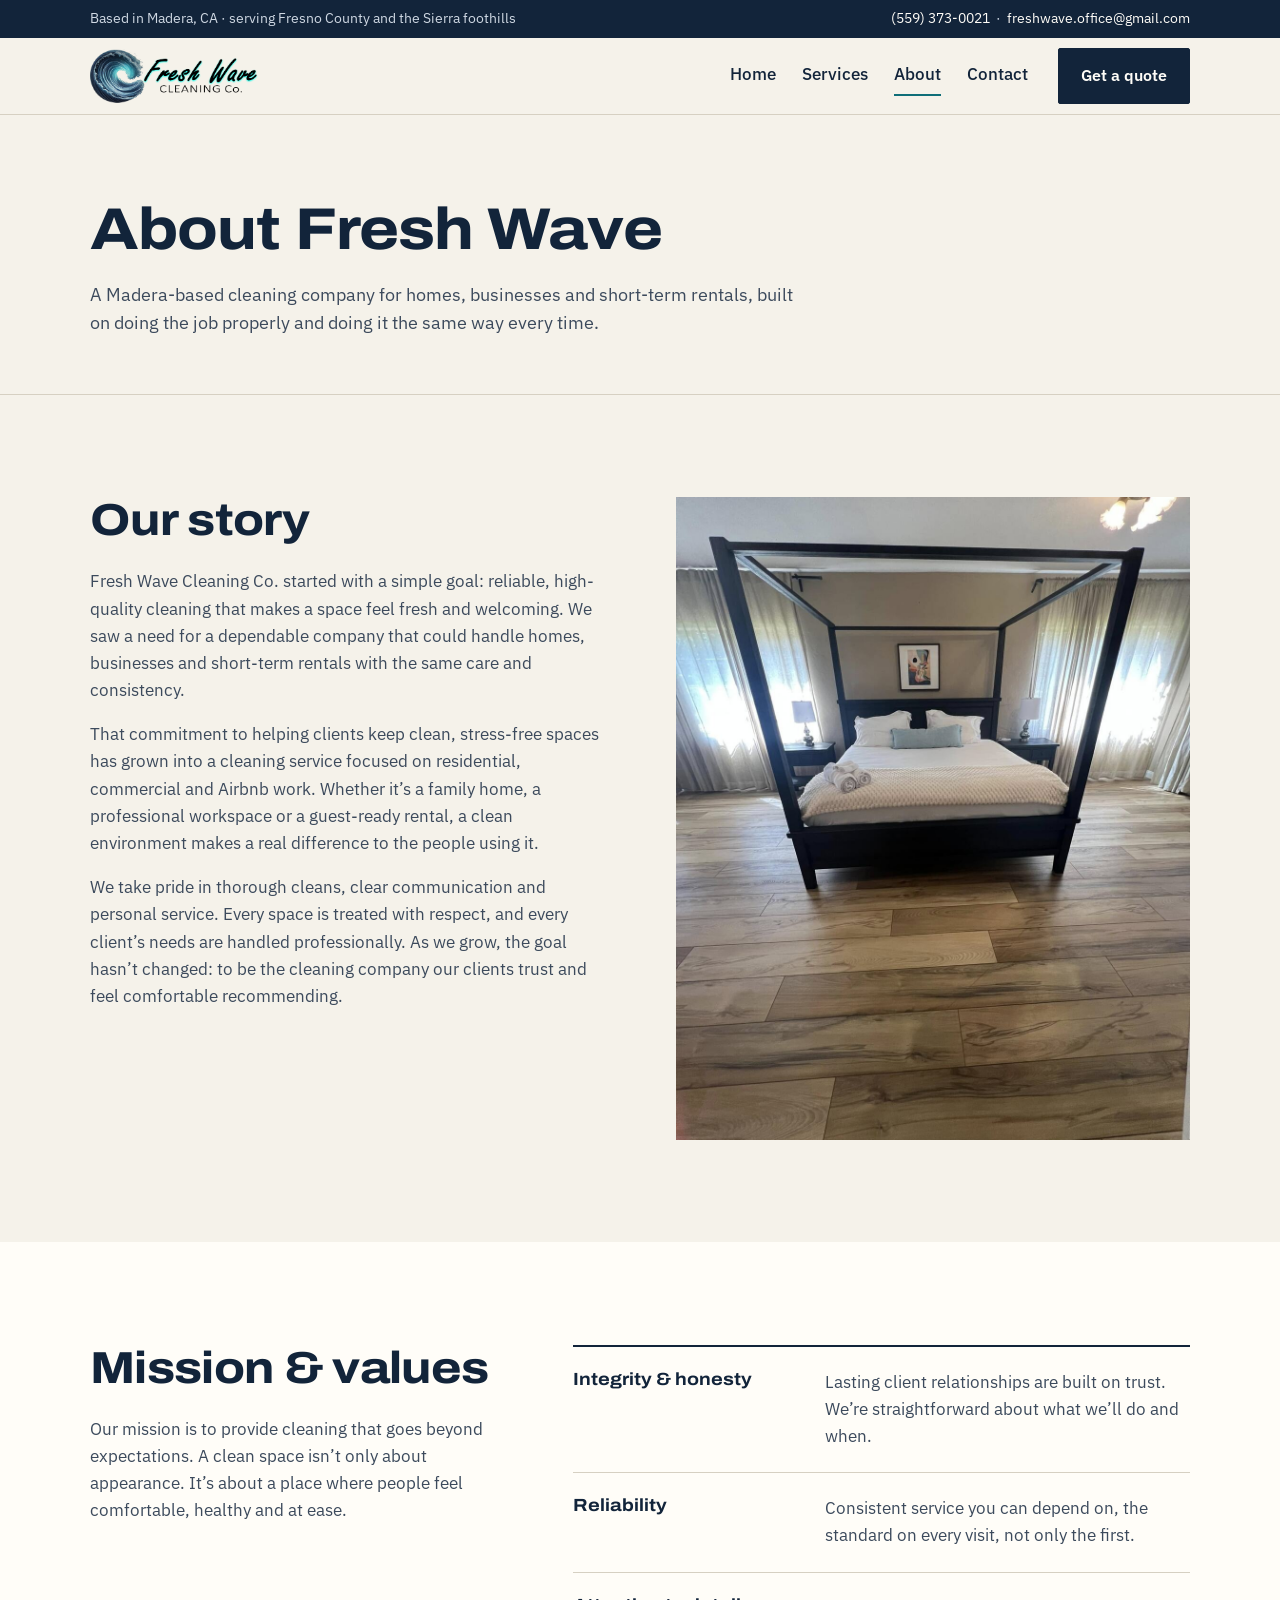
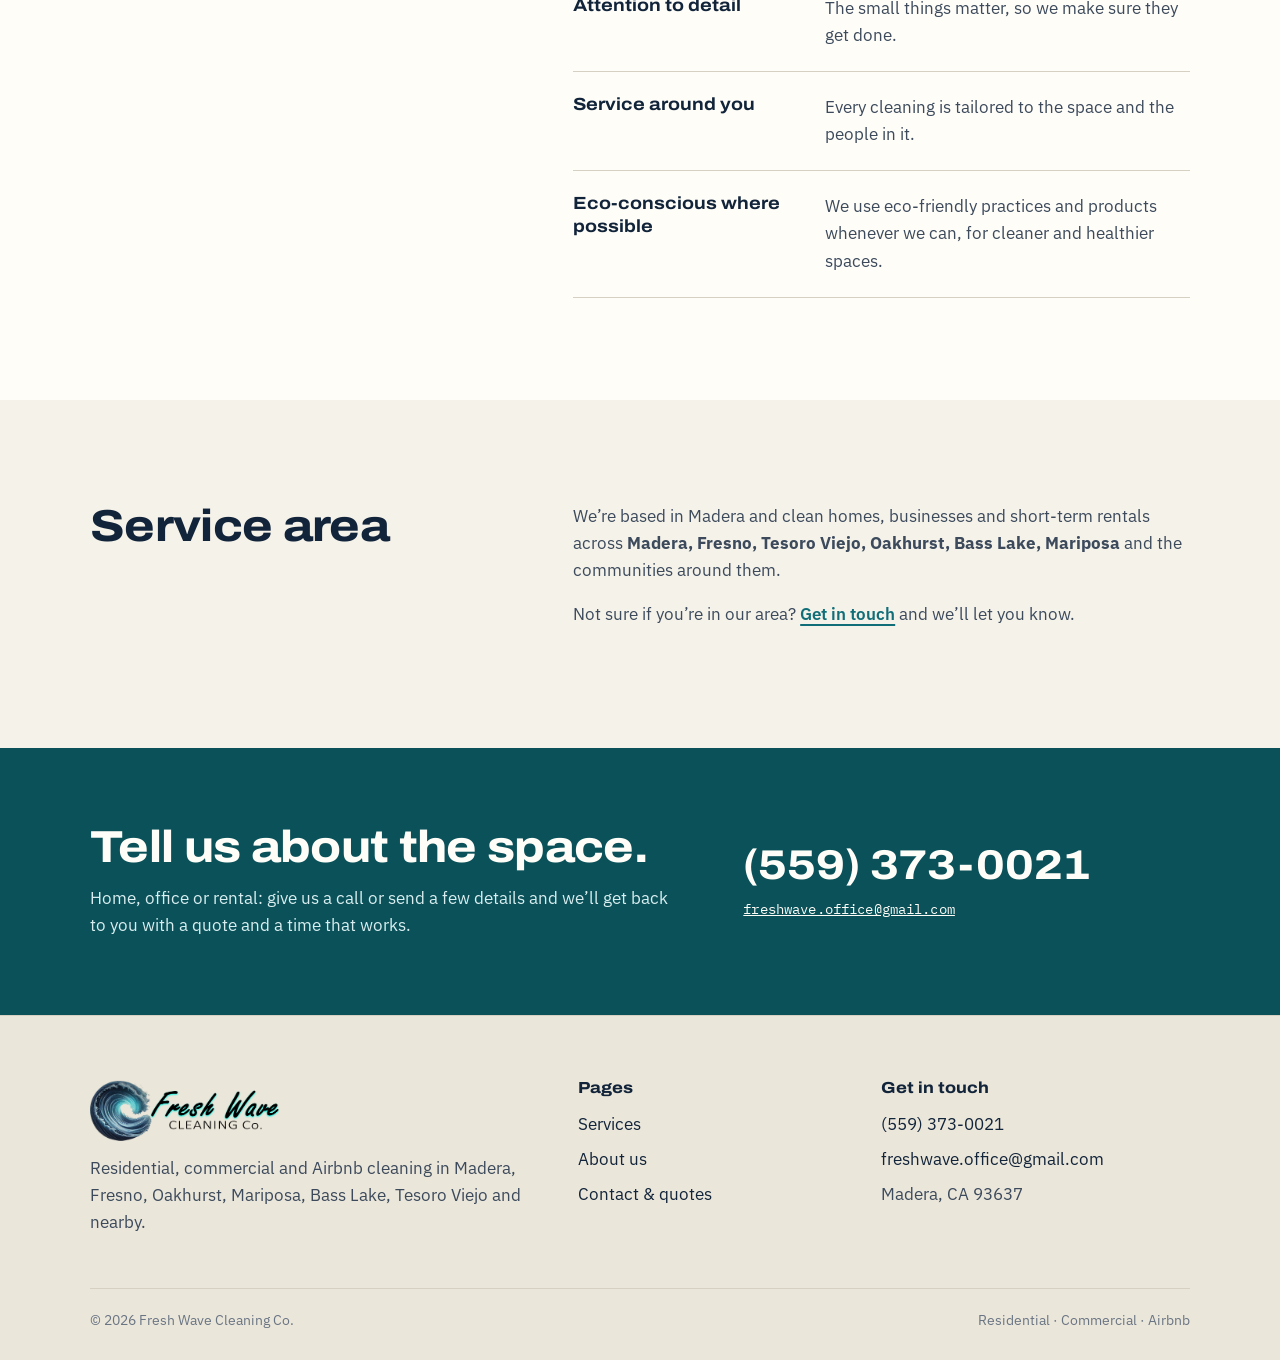
==== about/index.html @ 8d0e112a "Rebuild Fresh Wave Cleaning Co. website New static site replacing the WordPress theme: home, service" ====
<!doctype html>
<html lang="en">
<head>
<meta charset="utf-8">
<meta name="viewport" content="width=device-width, initial-scale=1">
<title>About Us | Fresh Wave Cleaning Co.</title>
<meta name="description" content="Fresh Wave Cleaning Co. is a Madera-based cleaning company serving homes, businesses and short-term rentals across Fresno and the Sierra foothills.">
<link rel="canonical" href="https://freshwavecleaningco.com/about/">
<meta property="og:type" content="website">
<meta property="og:site_name" content="Fresh Wave Cleaning Co.">
<meta property="og:title" content="About Us | Fresh Wave Cleaning Co.">
<meta property="og:description" content="Fresh Wave Cleaning Co. is a Madera-based cleaning company serving homes, businesses and short-term rentals across Fresno and the Sierra foothills.">
<meta property="og:url" content="https://freshwavecleaningco.com/about/">
<meta property="og:image" content="https://freshwavecleaningco.com/assets/img/kitchen-island.jpg">
<meta name="theme-color" content="#12243a">
<link rel="icon" type="image/png" sizes="32x32" href="../assets/favicon-32.png">
<link rel="apple-touch-icon" href="../assets/favicon-180.png">
<link rel="preconnect" href="https://fonts.googleapis.com">
<link rel="preconnect" href="https://fonts.gstatic.com" crossorigin>
<link href="https://fonts.googleapis.com/css2?family=Archivo:wdth,wght@100..125,600..800&family=IBM+Plex+Mono:wght@400;500&family=IBM+Plex+Sans:wght@400;500;600&display=swap" rel="stylesheet">
<link rel="stylesheet" href="../assets/css/site.css">
</head>
<body>
<a class="skip" href="#main">Skip to content</a>

<div class="topbar">
  <div class="wrap">
    <span class="topbar__area">Based in Madera, CA &middot; serving Fresno County and the Sierra foothills</span>
    <span><a href="tel:+15593730021">(559) 373-0021</a> &nbsp;&middot;&nbsp; <a href="mailto:freshwave.office@gmail.com">freshwave.office@gmail.com</a></span>
  </div>
</div>

<header class="header">
  <div class="wrap">
    <a class="brand" href="../" aria-label="Fresh Wave Cleaning Co. home">
      <img src="../assets/img/logo.png" alt="Fresh Wave Cleaning Co." width="486" height="155">
    </a>
    <nav class="nav" aria-label="Main" data-open="false">
      <button class="nav__toggle" type="button" aria-expanded="false" aria-controls="nav-panel">Menu</button>
      <div class="nav__panel" id="nav-panel">
        <div class="nav__links">
          <a href="../">Home</a>
          <a href="../services/">Services</a>
          <a href="../about/" aria-current="page">About</a>
          <a href="../contact/">Contact</a>
        </div>
        <a class="btn" href="../contact/#quote">Get a quote</a>
      </div>
    </nav>
  </div>
</header>

<main id="main">
<section class="pagehead">
  <div class="wrap">
    <h1>About Fresh Wave</h1>
    <p>A Madera-based cleaning company for homes, businesses and short-term rentals, built on doing the job properly and doing it the same way every time.</p>
  </div>
</section>

<section class="section" aria-labelledby="story-title">
  <div class="wrap split">
    <div class="prose">
      <h2 id="story-title">Our story</h2>
      <p>Fresh Wave Cleaning Co. started with a simple goal: reliable, high-quality cleaning that makes a space feel fresh and welcoming. We saw a need for a dependable company that could handle homes, businesses and short-term rentals with the same care and consistency.</p>
      <p>That commitment to helping clients keep clean, stress-free spaces has grown into a cleaning service focused on residential, commercial and Airbnb work. Whether it&rsquo;s a family home, a professional workspace or a guest-ready rental, a clean environment makes a real difference to the people using it.</p>
      <p>We take pride in thorough cleans, clear communication and personal service. Every space is treated with respect, and every client&rsquo;s needs are handled professionally. As we grow, the goal hasn&rsquo;t changed: to be the cleaning company our clients trust and feel comfortable recommending.</p>
    </div>
    <img src="../assets/img/bedroom.jpg" srcset="../assets/img/bedroom-sm.jpg 540w, ../assets/img/bedroom.jpg 1080w" sizes="(min-width: 900px) 45vw, 100vw" width="1080" height="1440" alt="Bedroom with a freshly made four-poster bed and clean floors" loading="lazy">
  </div>
</section>

<section class="section section--white" aria-labelledby="values-title">
  <div class="wrap split split--narrow-left">
    <div class="prose">
      <h2 id="values-title">Mission &amp; values</h2>
      <p>Our mission is to provide cleaning that goes beyond expectations. A clean space isn&rsquo;t only about appearance. It&rsquo;s about a place where people feel comfortable, healthy and at ease.</p>
    </div>
    <ul class="points">
      <li><strong>Integrity &amp; honesty</strong><span>Lasting client relationships are built on trust. We&rsquo;re straightforward about what we&rsquo;ll do and when.</span></li>
      <li><strong>Reliability</strong><span>Consistent service you can depend on, the standard on every visit, not only the first.</span></li>
      <li><strong>Attention to detail</strong><span>The small things matter, so we make sure they get done.</span></li>
      <li><strong>Service around you</strong><span>Every cleaning is tailored to the space and the people in it.</span></li>
      <li><strong>Eco-conscious where possible</strong><span>We use eco-friendly practices and products whenever we can, for cleaner and healthier spaces.</span></li>
    </ul>
  </div>
</section>

<section class="section" aria-labelledby="area-title">
  <div class="wrap split split--narrow-left">
    <div class="prose">
      <h2 id="area-title">Service area</h2>
    </div>
    <div class="prose">
      <p>We&rsquo;re based in Madera and clean homes, businesses and short-term rentals across <strong>Madera, Fresno, Tesoro Viejo, Oakhurst, Bass Lake, Mariposa</strong> and the communities around them.</p>
      <p>Not sure if you&rsquo;re in our area? <a class="link" href="../contact/">Get in touch</a> and we&rsquo;ll let you know.</p>
    </div>
  </div>
</section>


<section class="callband" aria-labelledby="callband-title">
  <div class="wrap">
    <div>
      <h2 id="callband-title">Tell us about the space.</h2>
      <p>Home, office or rental: give us a call or send a few details and we&rsquo;ll get back to you with a quote and a time that works.</p>
    </div>
    <div>
      <a class="callband__phone" href="tel:+15593730021">(559) 373-0021</a>
      <a class="mono" href="mailto:freshwave.office@gmail.com">freshwave.office@gmail.com</a>
    </div>
  </div>
</section>
</main>

<footer class="footer">
  <div class="wrap">
    <div class="footer__grid">
      <div>
        <img src="../assets/img/logo.png" alt="Fresh Wave Cleaning Co." width="486" height="155" loading="lazy">
        <p>Residential, commercial and Airbnb cleaning in Madera, Fresno, Oakhurst, Mariposa, Bass Lake, Tesoro Viejo and nearby.</p>
      </div>
      <div>
        <h3>Pages</h3>
        <ul>
          <li><a href="../services/">Services</a></li>
          <li><a href="../about/">About us</a></li>
          <li><a href="../contact/">Contact &amp; quotes</a></li>
        </ul>
      </div>
      <div>
        <h3>Get in touch</h3>
        <ul>
          <li><a href="tel:+15593730021">(559) 373-0021</a></li>
          <li><a href="mailto:freshwave.office@gmail.com">freshwave.office@gmail.com</a></li>
        </ul>
        <address>Madera, CA 93637</address>
      </div>
    </div>
    <div class="footer__base">
      <span>&copy; <span id="year">2026</span> Fresh Wave Cleaning Co.</span>
      <span>Residential &middot; Commercial &middot; Airbnb</span>
    </div>
  </div>
</footer>

<script src="../assets/js/site.js" defer></script>
</body>
</html>
---- assets/css/site.css ----
/* Fresh Wave Cleaning Co. */

:root {
  --paper: #f5f2ea;
  --paper-2: #ebe6da;
  --white: #fffdf8;
  --ink: #12243a;
  --ink-2: #3c4a5c;
  --ink-3: #6a7584;
  --rule: #d6d0c2;
  --teal: #0f6e78;
  --teal-dark: #0a5159;
  --sea: #3fc6d9;

  --f-head: "Archivo", "Helvetica Neue", Arial, sans-serif;
  --f-body: "IBM Plex Sans", "Helvetica Neue", Arial, sans-serif;
  --f-mono: "IBM Plex Mono", ui-monospace, Menlo, monospace;

  --wrap: 1180px;
  --gutter: clamp(16px, 4vw, 40px);
}

*,
*::before,
*::after { box-sizing: border-box; }

html { -webkit-text-size-adjust: 100%; scroll-padding-top: 90px; }

body {
  margin: 0;
  background: var(--paper);
  color: var(--ink);
  font-family: var(--f-body);
  font-size: 17px;
  line-height: 1.6;
  text-rendering: optimizeLegibility;
}

img { display: block; max-width: 100%; height: auto; }
a { color: inherit; }
p { margin: 0 0 1em; }
ul, ol { margin: 0; padding: 0; list-style: none; }

h1, h2, h3 {
  font-family: var(--f-head);
  font-stretch: 112%;
  font-weight: 750;
  line-height: 1.05;
  letter-spacing: -0.015em;
  margin: 0;
  text-wrap: balance;
}
h1 { font-size: clamp(2.3rem, 4.6vw, 3.9rem); }
h2 { font-size: clamp(1.8rem, 3.6vw, 2.8rem); }
h3 { font-size: 1.3rem; letter-spacing: 0; }

.wrap { width: 100%; max-width: var(--wrap); margin: 0 auto; padding: 0 var(--gutter); }

.skip {
  position: absolute; left: 8px; top: -60px; z-index: 100;
  background: var(--ink); color: var(--white); padding: 10px 14px;
}
.skip:focus { top: 8px; }

:focus-visible { outline: 2px solid var(--teal); outline-offset: 3px; }

.mono { font-family: var(--f-mono); font-size: 0.86rem; letter-spacing: 0.01em; }

/* ---------- buttons ---------- */

.btn {
  display: inline-flex; align-items: center; gap: 10px;
  padding: 14px 22px;
  font-family: var(--f-body); font-weight: 600; font-size: 1rem;
  text-decoration: none; border: 1.5px solid var(--ink); border-radius: 2px;
  background: var(--ink); color: var(--white);
  cursor: pointer;
  transition: background-color .15s, color .15s, border-color .15s;
}
.btn:hover { background: var(--teal-dark); border-color: var(--teal-dark); }
.btn--ghost { background: transparent; color: var(--ink); }
.btn--ghost:hover { background: var(--ink); color: var(--white); border-color: var(--ink); }
.btn svg { width: 18px; height: 18px; flex: none; }

.link {
  color: var(--teal);
  font-weight: 600;
  text-decoration: underline;
  text-decoration-thickness: 1.5px;
  text-underline-offset: 4px;
}
.link:hover { color: var(--ink); }

/* ---------- top bar + header ---------- */

.topbar {
  background: var(--ink); color: #cfd8e3;
  font-size: 0.85rem;
}
.topbar .wrap {
  display: flex; justify-content: space-between; gap: 16px;
  padding-top: 8px; padding-bottom: 8px;
}
.topbar a { color: var(--white); text-decoration: none; }
.topbar a:hover { text-decoration: underline; }
.topbar__area { display: none; }
@media (min-width: 720px) { .topbar__area { display: block; } }

.header {
  position: sticky; top: 0; z-index: 50;
  background: var(--paper);
  border-bottom: 1px solid var(--rule);
}
.header .wrap {
  display: flex; align-items: center; justify-content: space-between;
  gap: 24px; min-height: 76px;
}
.brand img { width: 168px; }

.nav { display: flex; align-items: center; gap: 30px; }
.nav__links { display: flex; gap: 26px; }
.nav__links a {
  text-decoration: none; font-weight: 500; padding: 6px 0;
  border-bottom: 2px solid transparent;
}
.nav__links a:hover { border-color: var(--rule); }
.nav__links a[aria-current="page"] { border-color: var(--teal); }

.nav__toggle {
  display: none;
  background: none; border: 1.5px solid var(--ink); border-radius: 2px;
  padding: 8px 12px; font: 600 0.95rem var(--f-body); color: var(--ink);
  cursor: pointer;
}

@media (max-width: 860px) {
  .nav__toggle { display: block; }
  .nav { position: static; }
  .nav__panel {
    display: none;
    position: absolute; left: 0; right: 0; top: 100%;
    background: var(--paper); border-bottom: 1px solid var(--rule);
    padding: 8px var(--gutter) 24px;
  }
  .nav[data-open="true"] .nav__panel { display: block; }
  .nav__links { flex-direction: column; gap: 0; margin-bottom: 18px; }
  .nav__links a { padding: 14px 0; border-bottom: 1px solid var(--rule); font-size: 1.1rem; }
  .nav__links a[aria-current="page"] { color: var(--teal); border-color: var(--rule); }
}
@media (min-width: 861px) {
  .nav__panel { display: flex; align-items: center; gap: 30px; }
}

/* ---------- hero (home) ---------- */

.hero { padding: clamp(40px, 7vw, 88px) 0 clamp(56px, 8vw, 104px); }
.hero .wrap {
  display: grid; gap: clamp(36px, 5vw, 64px);
  grid-template-columns: 1fr;
}
@media (min-width: 940px) {
  .hero .wrap { grid-template-columns: 1.2fr 1fr; align-items: center; }
}
.hero__lede {
  font-size: clamp(1.08rem, 1.6vw, 1.22rem);
  color: var(--ink-2);
  max-width: 36em;
  margin: 26px 0 32px;
}
.hero__actions { display: flex; flex-wrap: wrap; gap: 12px; }
.hero__note {
  margin-top: 30px; padding-top: 18px;
  border-top: 1px solid var(--rule);
  color: var(--ink-3); font-size: 0.95rem;
}

.hero__photos {
  position: relative;
  display: grid; grid-template-columns: 1fr 0.78fr; gap: 14px;
  align-items: end;
}
.hero__photos figure { margin: 0; }
.hero__photos img { width: 100%; aspect-ratio: 3 / 4; object-fit: cover; }
.hero__photos figure:last-child { margin-bottom: 48px; }
.hero__photos figcaption {
  margin-top: 8px; color: var(--ink-3);
}

/* ---------- page heads (inner pages) ---------- */

.pagehead {
  padding: clamp(44px, 7vw, 84px) 0 clamp(36px, 5vw, 56px);
  border-bottom: 1px solid var(--rule);
}
.pagehead p {
  max-width: 40em; margin: 20px 0 0;
  font-size: 1.12rem; color: var(--ink-2);
}

/* ---------- sections ---------- */

.section { padding: clamp(60px, 8vw, 110px) 0; }
.section--tint { background: var(--paper-2); }
.section--white { background: var(--white); }
.section--ink { background: var(--ink); color: #dfe6ee; }
.section--ink h2 { color: var(--white); }

.section__head {
  display: grid; gap: 18px; margin-bottom: clamp(36px, 5vw, 56px);
}
@media (min-width: 860px) {
  .section__head { grid-template-columns: 1fr 1fr; align-items: end; gap: 48px; }
}
.section__head p { color: var(--ink-2); margin: 0; max-width: 34em; }

/* ---------- areas ---------- */

.areas {
  border-top: 1px solid var(--rule);
  border-bottom: 1px solid var(--rule);
  background: var(--white);
}
.areas .wrap {
  display: flex; flex-wrap: wrap; align-items: baseline;
  gap: 8px 28px; padding-top: 22px; padding-bottom: 22px;
}
.areas strong { font-family: var(--f-head); font-stretch: 112%; font-weight: 700; margin-right: 6px; }
.areas ul { display: flex; flex-wrap: wrap; gap: 6px 22px; color: var(--ink-2); }

/* ---------- service rows ---------- */

.services { border-top: 2px solid var(--ink); }
.service {
  display: grid; gap: 18px 48px;
  padding: 36px 0 40px;
  border-bottom: 1px solid var(--rule);
}
@media (min-width: 900px) {
  .service { grid-template-columns: 0.9fr 1.2fr 1fr; }
}
.service h3 { font-size: clamp(1.5rem, 2.4vw, 1.9rem); }
.service__for { display: block; margin-top: 10px; color: var(--teal); }
.service p { color: var(--ink-2); margin: 0; }

.checklist li {
  position: relative;
  padding: 7px 0 7px 32px;
  border-bottom: 1px dashed var(--rule);
  font-size: 0.97rem;
}
.checklist li:last-child { border-bottom: 0; }
.checklist li::before {
  content: "";
  position: absolute; left: 0; top: 11px;
  width: 16px; height: 16px;
  border: 1.5px solid var(--ink); border-radius: 2px;
  background: var(--white);
}
.checklist li::after {
  content: "";
  position: absolute; left: 5px; top: 13px;
  width: 6px; height: 10px;
  border: solid var(--teal); border-width: 0 2px 2px 0;
  transform: rotate(40deg);
}

.service-extra {
  margin-top: 28px;
  display: flex; flex-wrap: wrap; gap: 12px 32px; align-items: baseline;
  color: var(--ink-2);
}

/* ---------- work gallery ---------- */

.work {
  display: grid; gap: 14px;
  grid-template-columns: repeat(2, 1fr);
}
.work figure { margin: 0; }
.work img { width: 100%; aspect-ratio: 3 / 4; object-fit: cover; background: var(--paper-2); }
.work figcaption { margin-top: 8px; color: var(--ink-3); }
@media (min-width: 800px) {
  .work { grid-template-columns: repeat(12, 1fr); gap: 18px; }
  .work figure { grid-column: span 3; }
  .work figure:nth-child(1) { grid-column: 1 / span 6; grid-row: span 2; display: flex; flex-direction: column; }
  .work figure:nth-child(1) img { aspect-ratio: auto; flex: 1; min-height: 0; }
}

/* ---------- split text blocks ---------- */

.split { display: grid; gap: 40px; }
@media (min-width: 900px) {
  .split { grid-template-columns: 1fr 1fr; gap: 72px; }
  .split--narrow-left { grid-template-columns: 0.8fr 1.2fr; }
}
.split img { width: 100%; aspect-ratio: 4 / 5; object-fit: cover; }
.prose p { color: var(--ink-2); max-width: 38em; }
.prose h2 { margin-bottom: 24px; }
.prose h3 { margin: 32px 0 10px; }

.points { border-top: 2px solid var(--ink); }
.points li {
  display: grid; grid-template-columns: 1fr; gap: 6px;
  padding: 22px 0; border-bottom: 1px solid var(--rule);
}
@media (min-width: 700px) {
  .points li { grid-template-columns: 220px 1fr; gap: 32px; }
}
.points strong { font-family: var(--f-head); font-stretch: 112%; font-size: 1.1rem; line-height: 1.3; }
.points span { color: var(--ink-2); }

/* ---------- steps ---------- */

.steps { display: grid; gap: 0; counter-reset: step; border-top: 1px solid #2f4258; }
@media (min-width: 860px) { .steps { grid-template-columns: repeat(3, 1fr); } }
.steps li {
  counter-increment: step;
  padding: 28px 28px 28px 0;
  border-bottom: 1px solid #2f4258;
}
@media (min-width: 860px) {
  .steps li { border-bottom: 0; border-right: 1px solid #2f4258; padding: 28px 28px 8px; }
  .steps li:first-child { padding-left: 0; }
  .steps li:last-child { border-right: 0; }
}
.steps li::before {
  content: "Step " counter(step);
  display: block; margin-bottom: 14px;
  font-family: var(--f-mono); font-size: 0.82rem; color: var(--sea);
}
.steps h3 { color: var(--white); margin-bottom: 10px; }
.steps p { color: #b9c5d3; margin: 0; }

/* ---------- call band ---------- */

.callband { background: var(--teal-dark); color: #d9eef0; }
.callband .wrap {
  display: grid; gap: 28px;
  padding-top: clamp(48px, 6vw, 76px); padding-bottom: clamp(48px, 6vw, 76px);
}
@media (min-width: 860px) {
  .callband .wrap { grid-template-columns: 1.4fr 1fr; align-items: center; }
}
.callband h2 { color: var(--white); }
.callband p { margin: 14px 0 0; max-width: 34em; }
.callband__phone {
  display: block;
  font-family: var(--f-head); font-stretch: 112%; font-weight: 750;
  font-size: clamp(1.8rem, 4vw, 2.6rem);
  color: var(--white); text-decoration: none; line-height: 1.1;
}
.callband__phone:hover { text-decoration: underline; text-underline-offset: 6px; }
.callband .mono { display: block; margin-top: 10px; }
.callband a.mono { color: var(--white); }

/* ---------- contact ---------- */

.contact-grid { display: grid; gap: 48px; }
@media (min-width: 940px) { .contact-grid { grid-template-columns: 0.85fr 1.15fr; gap: 72px; } }

.details li { padding: 20px 0; border-bottom: 1px solid var(--rule); }
.details li:first-child { border-top: 2px solid var(--ink); }
.details .mono { display: block; color: var(--ink-3); margin-bottom: 4px; }
.details a, .details address, .details .big {
  font-family: var(--f-head); font-stretch: 108%; font-weight: 650;
  font-size: 1.3rem; text-decoration: none; font-style: normal;
  overflow-wrap: anywhere;
}
.details a:hover { color: var(--teal); text-decoration: underline; text-underline-offset: 4px; }

.form {
  background: var(--white);
  border: 1px solid var(--rule);
  padding: clamp(22px, 4vw, 40px);
}
.form h2 { font-size: 1.7rem; margin-bottom: 8px; }
.form > p { color: var(--ink-3); margin-bottom: 26px; }
.form__row { display: grid; gap: 18px; margin-bottom: 18px; }
@media (min-width: 620px) { .form__row--2 { grid-template-columns: 1fr 1fr; } }
.field label { display: block; font-weight: 600; font-size: 0.93rem; margin-bottom: 6px; }
.field .opt { font-weight: 400; color: var(--ink-3); }
.field input,
.field select,
.field textarea {
  width: 100%;
  font: inherit; font-size: 1rem; color: var(--ink);
  background: var(--paper);
  border: 1.5px solid var(--rule); border-radius: 2px;
  padding: 12px 14px;
}
.field textarea { min-height: 150px; resize: vertical; }
.field input:focus,
.field select:focus,
.field textarea:focus { outline: none; border-color: var(--teal); background: var(--white); }
.form__foot { display: flex; flex-wrap: wrap; align-items: center; gap: 14px 22px; margin-top: 8px; }
.form__foot small { color: var(--ink-3); max-width: 30em; }
.form__status { margin-top: 16px; color: var(--teal-dark); font-weight: 600; }

/* ---------- footer ---------- */

.footer { background: var(--paper-2); border-top: 1px solid var(--rule); padding: 64px 0 28px; }
.footer__grid { display: grid; gap: 36px; }
@media (min-width: 820px) { .footer__grid { grid-template-columns: 1.4fr 0.8fr 1fr; gap: 56px; } }
.footer img { width: 190px; margin-bottom: 14px; }
.footer p { color: var(--ink-2); margin: 0; max-width: 26em; }
.footer h3 { font-size: 1rem; margin-bottom: 14px; }
.footer li { margin-bottom: 8px; }
.footer a { text-decoration: none; }
.footer a:hover { text-decoration: underline; text-underline-offset: 3px; }
.footer address { font-style: normal; color: var(--ink-2); }
.footer__base {
  display: flex; flex-wrap: wrap; justify-content: space-between; gap: 10px;
  margin-top: 52px; padding-top: 20px; border-top: 1px solid var(--rule);
  color: var(--ink-3); font-size: 0.88rem;
}

@media (prefers-reduced-motion: reduce) {
  * { transition: none !important; }
}

.h3-like { font-size: clamp(1.5rem, 2.4vw, 1.9rem); letter-spacing: 0; }
.service div p:last-child { margin-bottom: 0; }
.service div p + p { margin-top: 0.9em; }
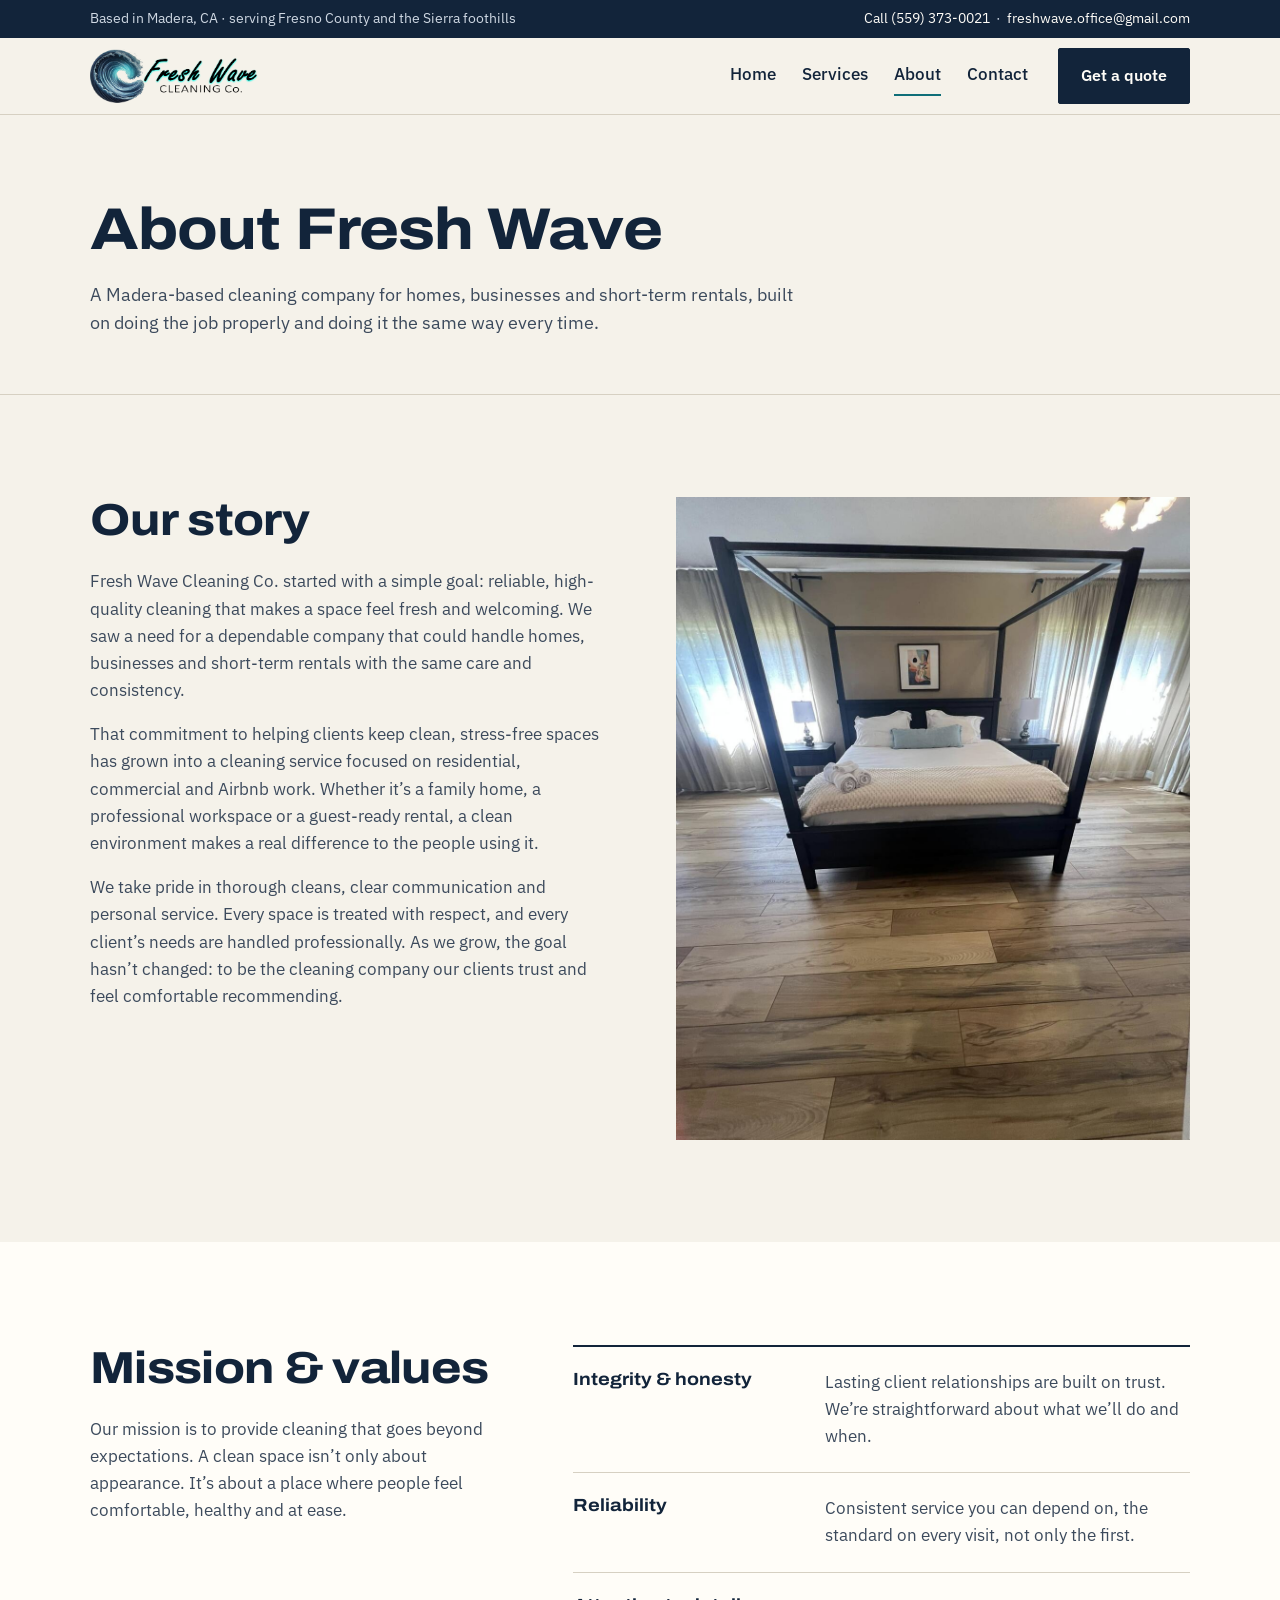
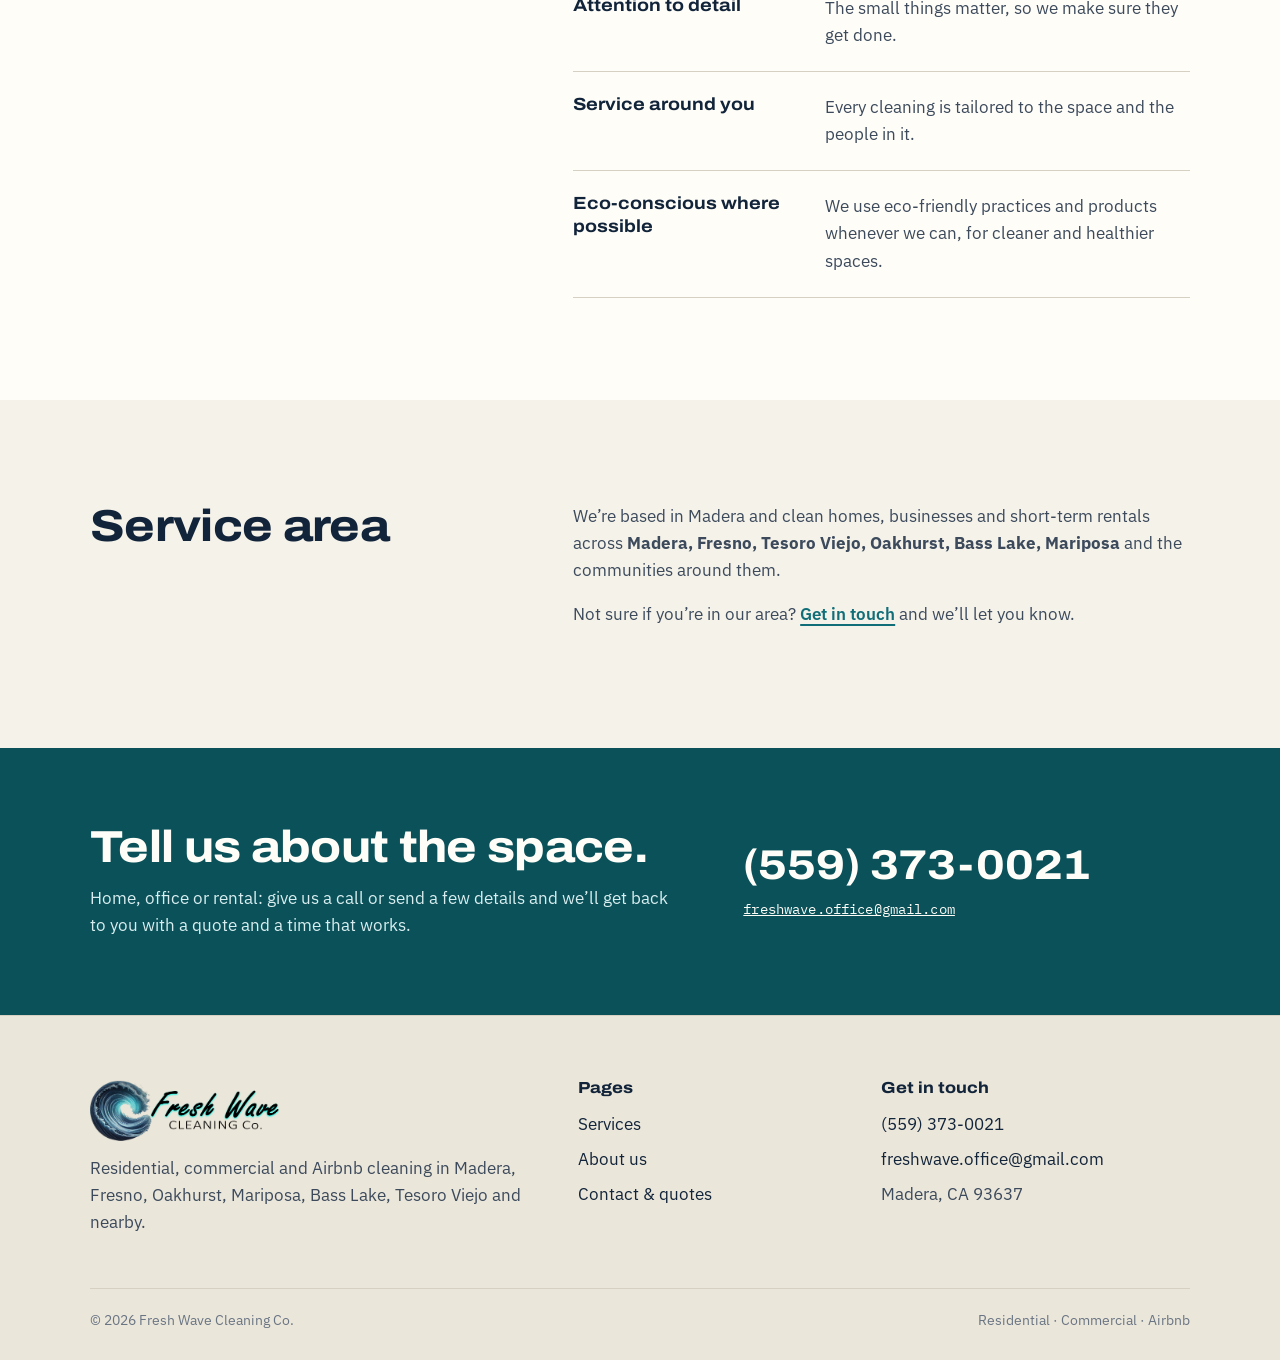
==== commit 6cda60a0: "Improve responsive layout across phones, tablets and large screens - Tablet: two-column hero, picker" ====
--- a/about/index.html
+++ b/about/index.html
@@ -26,7 +26,7 @@
 <div class="topbar">
   <div class="wrap">
     <span class="topbar__area">Based in Madera, CA &middot; serving Fresno County and the Sierra foothills</span>
-    <span><a href="tel:+15593730021">(559) 373-0021</a> &nbsp;&middot;&nbsp; <a href="mailto:freshwave.office@gmail.com">freshwave.office@gmail.com</a></span>
+    <span class="topbar__contact"><a href="tel:+15593730021">Call (559) 373-0021</a><span class="topbar__email"> &nbsp;&middot;&nbsp; <a href="mailto:freshwave.office@gmail.com">freshwave.office@gmail.com</a></span></span>
   </div>
 </div>
 
--- a/assets/css/site.css
+++ b/assets/css/site.css
@@ -104,7 +104,7 @@
 .topbar a { color: var(--white); text-decoration: none; }
 .topbar a:hover { text-decoration: underline; }
 .topbar__area { display: none; }
-@media (min-width: 720px) { .topbar__area { display: block; } }
+@media (min-width: 1024px) { .topbar__area { display: block; } }
 
 .header {
   position: sticky; top: 0; z-index: 50;
@@ -158,8 +158,8 @@
   display: grid; gap: clamp(36px, 5vw, 64px);
   grid-template-columns: 1fr;
 }
-@media (min-width: 940px) {
-  .hero .wrap { grid-template-columns: 1.2fr 1fr; align-items: center; }
+@media (min-width: 860px) {
+  .hero .wrap { grid-template-columns: 1.15fr 1fr; align-items: center; }
 }
 .hero__lede {
   font-size: clamp(1.08rem, 1.6vw, 1.22rem);
@@ -227,20 +227,7 @@
 .areas strong { font-family: var(--f-head); font-stretch: 112%; font-weight: 700; margin-right: 6px; }
 .areas ul { display: flex; flex-wrap: wrap; gap: 6px 22px; color: var(--ink-2); }
 
-/* ---------- service rows ---------- */
-
-.services { border-top: 2px solid var(--ink); }
-.service {
-  display: grid; gap: 18px 48px;
-  padding: 36px 0 40px;
-  border-bottom: 1px solid var(--rule);
-}
-@media (min-width: 900px) {
-  .service { grid-template-columns: 0.9fr 1.2fr 1fr; }
-}
-.service h3 { font-size: clamp(1.5rem, 2.4vw, 1.9rem); }
-.service__for { display: block; margin-top: 10px; color: var(--teal); }
-.service p { color: var(--ink-2); margin: 0; }
+/* ---------- checklist ---------- */
 
 .checklist li {
   position: relative;
@@ -262,12 +249,6 @@
   width: 6px; height: 10px;
   border: solid var(--teal); border-width: 0 2px 2px 0;
   transform: rotate(40deg);
-}
-
-.service-extra {
-  margin-top: 28px;
-  display: flex; flex-wrap: wrap; gap: 12px 32px; align-items: baseline;
-  color: var(--ink-2);
 }
 
 /* ---------- work gallery ---------- */
@@ -363,8 +344,8 @@
 .details .mono { display: block; color: var(--ink-3); margin-bottom: 4px; }
 .details a, .details address, .details .big {
   font-family: var(--f-head); font-stretch: 108%; font-weight: 650;
-  font-size: 1.3rem; text-decoration: none; font-style: normal;
-  overflow-wrap: anywhere;
+  font-size: clamp(1.02rem, 4.2vw, 1.3rem); text-decoration: none; font-style: normal;
+  overflow-wrap: break-word;
 }
 .details a:hover { color: var(--teal); text-decoration: underline; text-underline-offset: 4px; }
 
@@ -418,6 +399,247 @@
   * { transition: none !important; }
 }
 
-.h3-like { font-size: clamp(1.5rem, 2.4vw, 1.9rem); letter-spacing: 0; }
-.service div p:last-child { margin-bottom: 0; }
-.service div p + p { margin-top: 0.9em; }
+/* ---------- checklist in two columns ---------- */
+
+@media (min-width: 620px) {
+  .checklist--2 { columns: 2; column-gap: 28px; }
+  .checklist--2 li { break-inside: avoid; border-bottom: 1px dashed var(--rule); }
+  .checklist--2 li:last-child { border-bottom: 1px dashed var(--rule); }
+}
+
+/* ---------- service picker (home) ---------- */
+
+.picker__tabs {
+  display: grid; grid-template-columns: repeat(3, 1fr);
+  border: 1.5px solid var(--ink);
+  background: var(--white);
+}
+.picker__tab {
+  display: flex; align-items: center; gap: 14px;
+  padding: 18px 20px;
+  background: transparent; color: var(--ink);
+  border: 0; border-right: 1.5px solid var(--ink);
+  font: inherit; text-align: left; cursor: pointer;
+  transition: background-color .15s, color .15s;
+}
+.picker__tab:last-child { border-right: 0; }
+.picker__tab:hover { background: var(--paper); }
+.picker__tab[aria-selected="true"] { background: var(--ink); color: var(--white); }
+.picker__tab svg { width: 34px; height: 34px; flex: none; color: var(--teal); }
+.picker__tab[aria-selected="true"] svg { color: var(--sea); }
+.picker__tab strong {
+  display: block;
+  font-family: var(--f-head); font-stretch: 112%; font-weight: 700;
+  font-size: 1.15rem; line-height: 1.15;
+}
+.picker__tab small { display: block; margin-top: 3px; font-size: 0.85rem; opacity: .75; }
+@media (max-width: 700px) {
+  .picker__tab { flex-direction: column; align-items: flex-start; gap: 8px; padding: 14px 12px; }
+  .picker__tab svg { width: 28px; height: 28px; }
+  .picker__tab strong { font-size: 1rem; }
+  .picker__tab small { display: none; }
+}
+
+.picker__panel {
+  display: grid; gap: 32px;
+  padding-top: clamp(32px, 4vw, 48px);
+}
+.picker.is-ready .picker__panel[hidden] { display: none; }
+.picker:not(.is-ready) .picker__panel + .picker__panel {
+  border-top: 1px solid var(--rule); margin-top: 40px;
+}
+@media (min-width: 768px) {
+  .picker__panel { grid-template-columns: 1fr 1.05fr; gap: clamp(32px, 5vw, 64px); align-items: center; }
+}
+
+.media-stack { position: relative; padding: 0 12% 12% 0; }
+.media-stack > img { width: 100%; aspect-ratio: 4 / 3.6; object-fit: cover; }
+.media-stack figure {
+  position: absolute; right: 0; bottom: 0; width: 40%; margin: 0;
+  border: 8px solid var(--paper); background: var(--paper);
+}
+.media-stack figure img { width: 100%; aspect-ratio: 3 / 4; object-fit: cover; }
+.media-stack__cap {
+  margin: 0;
+  position: absolute; left: 0; bottom: 0; max-width: 50%;
+  padding-top: 10px; color: var(--ink-3);
+}
+.section--white .media-stack figure { border-color: var(--white); background: var(--white); }
+
+.picker__body h3 { font-size: clamp(1.7rem, 3vw, 2.3rem); margin-bottom: 16px; }
+.picker__body > p { color: var(--ink-2); font-size: 1.08rem; max-width: 34em; }
+.picker__body .checklist { margin: 22px 0 28px; }
+.actions { display: flex; flex-wrap: wrap; align-items: center; gap: 14px 24px; }
+
+.also {
+  display: grid; gap: 16px;
+  margin-top: clamp(40px, 5vw, 64px);
+  border-top: 2px solid var(--ink);
+}
+@media (min-width: 760px) { .also { grid-template-columns: 1fr 1fr; gap: 0 40px; } }
+.also a {
+  display: flex; justify-content: space-between; align-items: center; gap: 16px;
+  padding: 22px 0; border-bottom: 1px solid var(--rule);
+  text-decoration: none;
+}
+.also a strong { font-family: var(--f-head); font-stretch: 112%; font-size: 1.25rem; display: block; }
+.also a span { color: var(--ink-2); font-size: 0.95rem; }
+.also a::after {
+  content: "\2192"; font-size: 1.4rem; color: var(--teal);
+  transition: transform .15s;
+}
+.also a:hover::after { transform: translateX(4px); }
+.also a:hover strong { color: var(--teal); }
+
+/* ---------- services page ---------- */
+
+.jump {
+  position: sticky; top: 77px; z-index: 20;
+  background: var(--paper); border-bottom: 1px solid var(--rule);
+}
+.jump .wrap {
+  display: flex; gap: 8px; overflow-x: auto; scrollbar-width: none;
+  padding-top: 12px; padding-bottom: 12px;
+}
+.jump .wrap::-webkit-scrollbar { display: none; }
+.jump a {
+  flex: none; padding: 8px 14px;
+  border: 1.5px solid var(--rule); border-radius: 2px;
+  text-decoration: none; font-weight: 500; font-size: 0.95rem; white-space: nowrap;
+}
+.jump a:hover { border-color: var(--ink); }
+.jump span { flex: none; align-self: center; margin-right: 6px; color: var(--ink-3); }
+@media (max-width: 860px) { .jump { top: 77px; } }
+
+html:has(.jump) { scroll-padding-top: 150px; }
+
+.feature { padding: clamp(56px, 8vw, 104px) 0; border-bottom: 1px solid var(--rule); }
+.feature:nth-of-type(even) { background: var(--white); }
+.feature .wrap { display: grid; gap: 36px; }
+@media (min-width: 820px) {
+  .feature .wrap { grid-template-columns: 1fr 1.05fr; gap: clamp(36px, 5vw, 72px); align-items: center; }
+  .feature--flip .media-stack { order: 2; }
+}
+.feature__tag { display: block; color: var(--teal); margin-bottom: 14px; }
+.feature h2 { margin-bottom: 20px; }
+.feature__lede { font-size: 1.15rem; color: var(--ink); max-width: 32em; }
+.feature p { color: var(--ink-2); max-width: 36em; }
+.feature h3 { font-size: 1rem; margin: 28px 0 6px; font-stretch: 100%; }
+.feature .checklist { margin-bottom: 30px; }
+
+.pair { display: grid; gap: 48px; }
+@media (min-width: 860px) { .pair { grid-template-columns: 1fr 1fr; gap: 56px; } }
+.pair article img { width: 100%; aspect-ratio: 16 / 10; object-fit: cover; margin-bottom: 26px; }
+.pair h2 { font-size: clamp(1.6rem, 2.8vw, 2.1rem); margin-bottom: 14px; }
+.pair p { color: var(--ink-2); }
+.pair .checklist { margin: 18px 0 26px; }
+
+.guide { border-top: 1px solid #2f4258; }
+.guide li {
+  display: grid; gap: 6px 32px;
+  padding: 20px 0; border-bottom: 1px solid #2f4258;
+}
+@media (min-width: 760px) { .guide li { grid-template-columns: 1.3fr 1fr; align-items: center; } }
+.guide p { margin: 0; color: #dfe6ee; font-size: 1.08rem; }
+.guide a {
+  color: var(--white); font-family: var(--f-head); font-stretch: 112%; font-weight: 700;
+  text-decoration: none; display: inline-flex; gap: 10px; align-items: center;
+}
+.guide a::after { content: "\2192"; color: var(--sea); transition: transform .15s; }
+.guide a:hover::after { transform: translateX(4px); }
+.guide a:hover { text-decoration: underline; text-underline-offset: 5px; }
+
+.section--ink .section__head p { color: #b9c5d3; }
+.section--ink .section__head a { color: var(--white); }
+
+.feature .media-stack > img { aspect-ratio: 4 / 4.4; }
+@media (min-width: 820px) {
+  .feature .wrap { grid-template-columns: 1.1fr 1fr; }
+  .feature--flip .wrap { grid-template-columns: 1fr 1.1fr; }
+}
+@media (min-width: 620px) {
+  .feature .checklist--2 { columns: 1; }
+  .feature .checklist--2 li:last-child { border-bottom: 0; }
+}
+
+/* ==========================================================
+   Responsive refinements
+   ========================================================== */
+
+/* Large screens */
+@media (min-width: 1600px) {
+  :root { --wrap: 1300px; }
+  body { font-size: 18px; }
+}
+
+/* Hero photos on large screens: give them more room */
+@media (min-width: 1180px) {
+  .hero__photos { grid-template-columns: 1.1fr 0.8fr; gap: 18px; }
+}
+
+/* Tablet portrait: stop single-column photos getting huge */
+@media (min-width: 560px) and (max-width: 859px) {
+  .hero__photos { max-width: 600px; }
+}
+@media (min-width: 560px) and (max-width: 819px) {
+  .feature .media-stack { max-width: 600px; }
+  .pair article img { aspect-ratio: 16 / 9; }
+}
+
+/* Gallery on phones and tablets: lead photo full width, then a 2x2 grid */
+@media (max-width: 799px) {
+  .work figure:first-child { grid-column: 1 / -1; }
+  .work figure:first-child img { aspect-ratio: 4 / 3; object-position: center 60%; }
+}
+
+/* Phones & tablets: caption below the photo, inset photo smaller */
+@media (max-width: 1023px) {
+  .media-stack { padding: 0 0 18% 0; }
+  .media-stack figure { width: 36%; border-width: 6px; }
+  .media-stack__cap { position: static; max-width: 58%; padding-top: 10px; }
+}
+@media (min-width: 768px) and (max-width: 1099px) {
+  .picker .checklist--2 { columns: 1; }
+  .picker .checklist--2 li:last-child { border-bottom: 0; }
+}
+
+/* Small phones */
+@media (max-width: 599px) {
+  .topbar .wrap { justify-content: center; }
+  .topbar__email { display: none; }
+
+
+  .hero__photos figure:last-child { margin-bottom: 32px; }
+  .hero__actions .btn { flex: 1 1 100%; justify-content: center; }
+  .actions .btn, .feature .btn, .pair .btn, .form__foot .btn { width: 100%; justify-content: center; }
+
+  .section__head { margin-bottom: 28px; }
+  .footer__base { flex-direction: column; }
+}
+
+/* Very narrow phones (320px) */
+@media (max-width: 359px) {
+  :root { --gutter: 14px; }
+  body { font-size: 16px; }
+  .brand img { width: 140px; }
+  h1 { font-size: 2.05rem; }
+  .picker__tab { padding: 12px 8px; }
+  .picker__tab strong { font-size: 0.92rem; }
+}
+
+/* Touch devices: comfortable tap targets */
+@media (pointer: coarse) {
+  .nav__toggle { min-height: 44px; min-width: 64px; }
+  .link, .callband a.mono { display: inline-block; padding: 10px 0; }
+  .callband__phone { padding: 6px 0; }
+  .topbar a { display: inline-block; padding: 6px 0; }
+  .footer li a { display: inline-block; padding: 8px 0; }
+  .footer li { margin-bottom: 0; }
+  .jump a { padding: 11px 14px; }
+}
+
+/* Phones in landscape: don't let sticky bars eat the screen */
+@media (max-height: 500px) and (orientation: landscape) {
+  .header, .jump { position: static; }
+  html, html:has(.jump) { scroll-padding-top: 16px; }
+}
